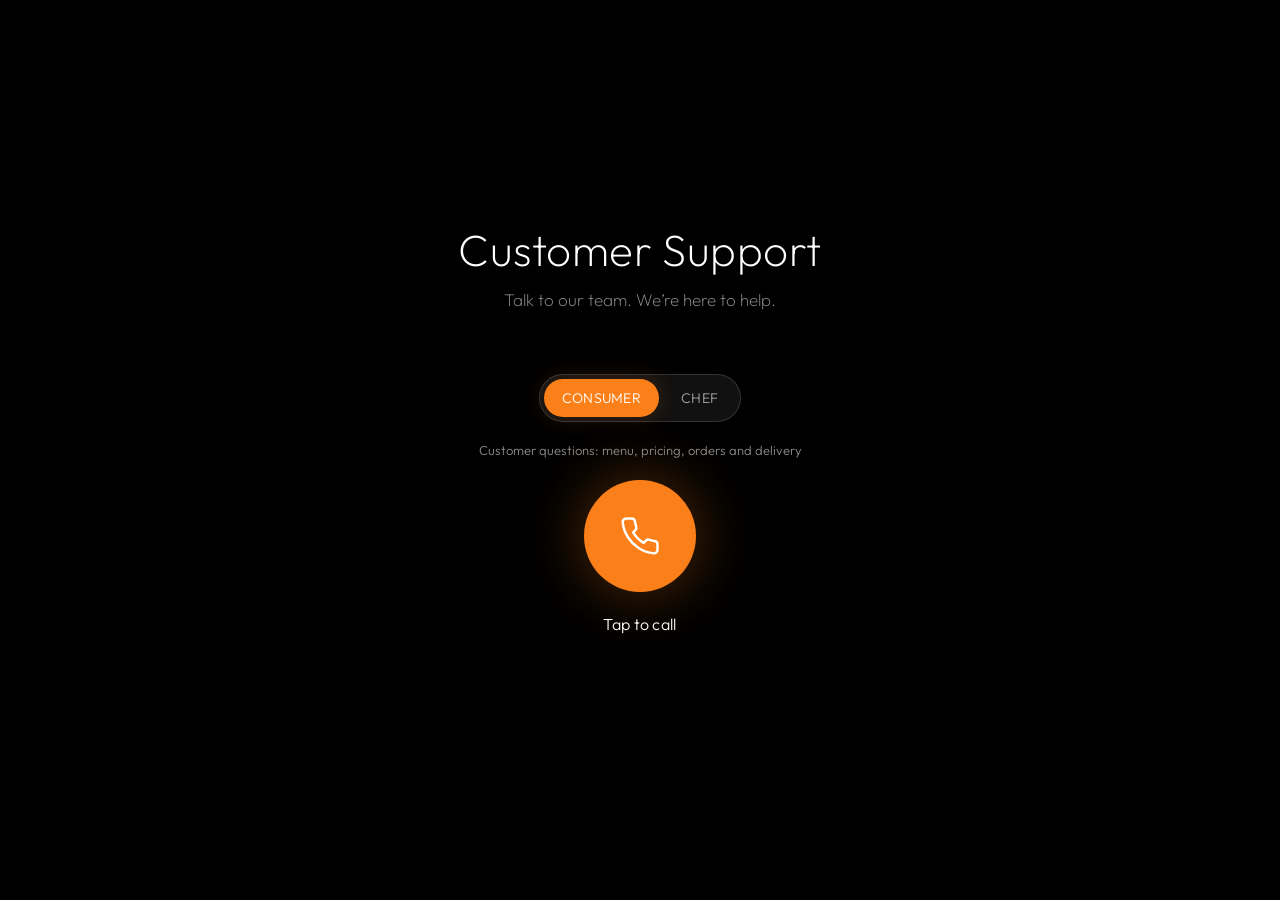
==== static/index.html @ ab08d872 "second commit" ====
<!doctype html>
<html lang="en">
<head>
<meta charset="utf-8">
<meta name="viewport" content="width=device-width,initial-scale=1,viewport-fit=cover">
<title>Customer Support</title>
<link rel="preconnect" href="https://fonts.googleapis.com">
<link rel="preconnect" href="https://fonts.gstatic.com" crossorigin>
<link href="https://fonts.googleapis.com/css2?family=Outfit:wght@100;200;300;400&display=swap" rel="stylesheet">
<link rel="stylesheet" href="/static/index.css">
</head>
<body>

<main class="home" id="home">
  <div>
    <h1>Customer Support</h1>
    <p class="lead">Talk to our team. We’re here to help.</p>
  </div>
  <div class="call-wrap">
    <div class="mode-switch" role="group" aria-label="Choose receptionist mode">
      <button type="button" class="mode-option" id="consumerMode" aria-pressed="true">CONSUMER</button>
      <button type="button" class="mode-option" id="chefMode" aria-pressed="false">CHEF</button>
    </div>
    <p class="mode-hint" id="modeHint">Customer questions: menu, pricing, orders and delivery</p>
    <button class="call-btn" id="callBtn" aria-label="Call customer support">
      <svg viewBox="0 0 24 24" fill="none" stroke="#fff" stroke-width="1.4" stroke-linecap="round" stroke-linejoin="round" aria-hidden="true"><path d="M22 16.92v3a2 2 0 0 1-2.18 2 19.8 19.8 0 0 1-8.63-3.07 19.5 19.5 0 0 1-6-6A19.8 19.8 0 0 1 2.12 4.2 2 2 0 0 1 4.11 2h3a2 2 0 0 1 2 1.72c.12.96.36 1.9.7 2.8a2 2 0 0 1-.45 2.11L8.1 9.9a16 16 0 0 0 6 6l1.27-1.27a2 2 0 0 1 2.11-.45c.9.34 1.84.58 2.8.7A2 2 0 0 1 22 16.92z"/></svg>
    </button>
    <span class="call-label">Tap to call</span>
    <p class="note" id="homeNote" role="status" aria-live="polite"></p>
  </div>
</main>

<section class="call" id="call" role="dialog" aria-modal="true" aria-label="Customer support call">
  <div class="call-top">
    <div><span class="who" id="who">Consumer Support</span><span class="brand" id="brand"></span></div>
    <span class="timer" id="timer">0:00</span>
  </div>
  <div class="stage">
    <canvas id="orb" aria-hidden="true"></canvas>
    <div class="status" id="status" role="status" aria-live="polite">Connecting…</div>
  </div>
  <div class="call-foot">
    <button class="end-btn" id="endBtn" aria-label="End call">
      <svg viewBox="0 0 24 24" fill="none" stroke="currentColor" stroke-width="1.6" stroke-linecap="round" stroke-linejoin="round" aria-hidden="true"><path d="M22 16.92v3a2 2 0 0 1-2.18 2 19.8 19.8 0 0 1-8.63-3.07 19.5 19.5 0 0 1-6-6A19.8 19.8 0 0 1 2.12 4.2 2 2 0 0 1 4.11 2h3a2 2 0 0 1 2 1.72c.12.96.36 1.9.7 2.8a2 2 0 0 1-.45 2.11L8.1 9.9a16 16 0 0 0 6 6l1.27-1.27a2 2 0 0 1 2.11-.45c.9.34 1.84.58 2.8.7A2 2 0 0 1 22 16.92z"/></svg>
    </button>
    <span class="end-label">End call</span>
  </div>
</section>

<script src="/static/index.js" defer></script>
</body>
</html>
---- static/index.css ----
:root{
  --orange:#FC8019;
  --orange-soft:#FFB070;
  --black:#000;
  --white:#fff;
  --muted:rgba(255,255,255,.55);
  --font:Outfit,"Helvetica Neue",Helvetica,Arial,system-ui,sans-serif;
}
*{box-sizing:border-box;margin:0;padding:0}
html,body{height:100%}
body{background:var(--black);color:var(--white);font-family:var(--font);font-weight:300;-webkit-font-smoothing:antialiased;overflow-x:hidden}
button{font:inherit;color:inherit;border:0;background:none;cursor:pointer}
:focus-visible{outline:2px solid var(--orange-soft);outline-offset:4px}

/* ---------- Home: title + one call button ---------- */
.home{min-height:100dvh;display:flex;flex-direction:column;align-items:center;justify-content:center;gap:64px;padding:24px;text-align:center}
.home h1{font-size:clamp(30px,7vw,44px);font-weight:200;letter-spacing:.01em}
.home .lead{margin-top:12px;color:var(--muted);font-size:17px;font-weight:200}
.call-wrap{display:flex;flex-direction:column;align-items:center;gap:22px}
.mode-switch{display:inline-flex;gap:4px;padding:4px;border:1px solid rgba(255,255,255,.14);border-radius:999px;background:#111}
.mode-option{padding:10px 18px;border-radius:999px;color:rgba(255,255,255,.62);font-size:14px;letter-spacing:.02em;transition:background .15s,color .15s}
.mode-option[aria-pressed="true"]{background:var(--orange);color:#fff;box-shadow:0 0 24px rgba(252,128,25,.18)}
.mode-hint{font-size:13px;color:var(--muted);margin-top:-2px}
.call-btn{position:relative;width:112px;height:112px;border-radius:50%;background:var(--orange);display:grid;place-items:center;transition:transform .18s ease,box-shadow .18s ease;box-shadow:0 0 60px rgba(252,128,25,.35)}
.call-btn::after{animation-delay:1.6s}
.call-btn:hover{transform:scale(1.05);box-shadow:0 0 80px rgba(252,128,25,.5)}
.call-btn:active{transform:scale(.97)}
.call-btn:disabled{background:#2a2a2a;box-shadow:none;cursor:not-allowed}
.call-btn:disabled::before,.call-btn:disabled::after{display:none}
.call-btn svg{width:42px;height:42px}
.call-label{font-size:16px;font-weight:300;letter-spacing:.02em}
.note{min-height:22px;max-width:360px;font-size:14px;font-weight:200;color:var(--orange-soft)}
@keyframes halo{0%{transform:scale(1);opacity:.55}100%{transform:scale(1.9);opacity:0}}

/* ---------- Call screen ---------- */
.call{position:fixed;inset:0;z-index:10;background:var(--black);display:flex;flex-direction:column;align-items:center;justify-content:space-between;
  padding:calc(28px + env(safe-area-inset-top,0px)) 24px calc(32px + env(safe-area-inset-bottom,0px));
  visibility:hidden;opacity:0;transition:opacity .45s ease,visibility .45s}
.call.open{visibility:visible;opacity:1}
.call-top{width:100%;max-width:560px;display:flex;justify-content:space-between;align-items:flex-start;gap:16px}
.call-top .who{font-size:19px;font-weight:300}
.call-top .brand{display:block;margin-top:2px;font-size:14px;font-weight:200;color:var(--muted)}
.timer{font-size:15px;font-weight:200;color:var(--muted);font-variant-numeric:tabular-nums;padding-top:3px}
.stage{flex:1;min-height:0;width:100%;display:flex;flex-direction:column;align-items:center;justify-content:center;gap:6px}
#orb{display:block}
.status{font-size:clamp(24px,5vw,30px);font-weight:200;letter-spacing:.01em;text-align:center}
.call-foot{display:flex;flex-direction:column;align-items:center;gap:12px}
.end-btn{width:68px;height:68px;border-radius:50%;background:var(--white);color:var(--black);display:grid;place-items:center;transition:transform .15s ease}
.end-btn:hover{transform:scale(1.06)}
.end-btn:active{transform:scale(.96)}
.end-btn svg{width:26px;height:26px;transform:rotate(135deg)}
.end-label{font-size:14px;font-weight:200;color:var(--muted)}

@media (prefers-reduced-motion:reduce){
  .call-btn::before,.call-btn::after{animation:none}
  .call,.call-btn{transition:none}
}
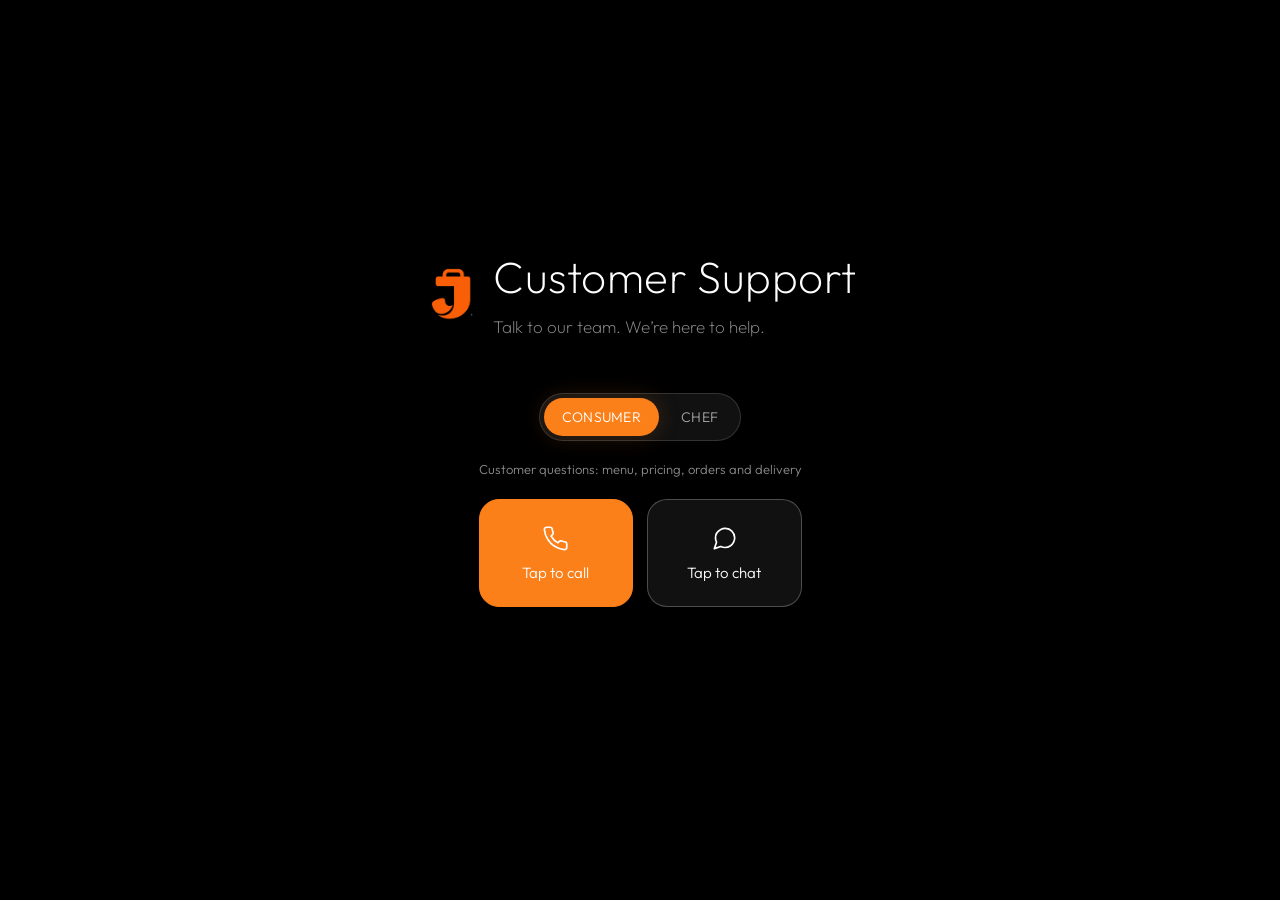
==== commit 3f53ffbb: "Update Jimozi AI Receptionist project - Shruti STT successful version" ====
--- a/static/index.html
+++ b/static/index.html
@@ -12,9 +12,12 @@
 <body>
 
 <main class="home" id="home">
-  <div>
-    <h1>Customer Support</h1>
-    <p class="lead">Talk to our team. We’re here to help.</p>
+  <div class="brand-heading">
+    <img class="brand-logo" src="/static/logo.png" alt="Jimozi logo" width="56" height="56">
+    <div>
+      <h1>Customer Support</h1>
+      <p class="lead">Talk to our team. We’re here to help.</p>
+    </div>
   </div>
   <div class="call-wrap">
     <div class="mode-switch" role="group" aria-label="Choose receptionist mode">
@@ -22,13 +25,41 @@
       <button type="button" class="mode-option" id="chefMode" aria-pressed="false">CHEF</button>
     </div>
     <p class="mode-hint" id="modeHint">Customer questions: menu, pricing, orders and delivery</p>
-    <button class="call-btn" id="callBtn" aria-label="Call customer support">
-      <svg viewBox="0 0 24 24" fill="none" stroke="#fff" stroke-width="1.4" stroke-linecap="round" stroke-linejoin="round" aria-hidden="true"><path d="M22 16.92v3a2 2 0 0 1-2.18 2 19.8 19.8 0 0 1-8.63-3.07 19.5 19.5 0 0 1-6-6A19.8 19.8 0 0 1 2.12 4.2 2 2 0 0 1 4.11 2h3a2 2 0 0 1 2 1.72c.12.96.36 1.9.7 2.8a2 2 0 0 1-.45 2.11L8.1 9.9a16 16 0 0 0 6 6l1.27-1.27a2 2 0 0 1 2.11-.45c.9.34 1.84.58 2.8.7A2 2 0 0 1 22 16.92z"/></svg>
-    </button>
-    <span class="call-label">Tap to call</span>
+    <div class="support-actions">
+      <button type="button" class="support-option call-option" id="callBtn" aria-label="Call customer support">
+        <svg viewBox="0 0 24 24" fill="none" stroke="currentColor" stroke-width="1.5" stroke-linecap="round" stroke-linejoin="round" aria-hidden="true"><path d="M22 16.92v3a2 2 0 0 1-2.18 2 19.8 19.8 0 0 1-8.63-3.07 19.5 19.5 0 0 1-6-6A19.8 19.8 0 0 1 2.12 4.2 2 2 0 0 1 4.11 2h3a2 2 0 0 1 2 1.72c.12.96.36 1.9.7 2.8a2 2 0 0 1-.45 2.11L8.1 9.9a16 16 0 0 0 6 6l1.27-1.27a2 2 0 0 1 2.11-.45c.9.34 1.84.58 2.8.7A2 2 0 0 1 22 16.92z"/></svg>
+        <span>Tap to call</span>
+      </button>
+      <button type="button" class="support-option chat-option" id="openChatBtn" aria-label="Chat with customer support">
+        <svg viewBox="0 0 24 24" fill="none" stroke="currentColor" stroke-width="1.5" stroke-linecap="round" stroke-linejoin="round" aria-hidden="true"><path d="M21 11.5a8.4 8.4 0 0 1-.9 3.8 8.5 8.5 0 0 1-7.6 4.7 8.4 8.4 0 0 1-3.8-.9L3 21l1.9-5.7a8.4 8.4 0 0 1-.9-3.8 8.5 8.5 0 0 1 4.7-7.6 8.4 8.4 0 0 1 3.8-.9h.5a8.5 8.5 0 0 1 8 8z"/></svg>
+        <span>Tap to chat</span>
+      </button>
+    </div>
     <p class="note" id="homeNote" role="status" aria-live="polite"></p>
   </div>
 </main>
+
+<section class="chat-panel" id="chatPanel" role="dialog" aria-modal="true" aria-label="Customer support chat" aria-hidden="true">
+  <header class="chat-header">
+    <div class="chat-header-copy">
+      <span class="chat-title" id="chatTitle">Consumer Support</span>
+      <span class="chat-brand" id="chatBrand"></span>
+    </div>
+    <div class="chat-header-actions">
+      <button type="button" class="chat-voice-btn" id="chatVoiceBtn" aria-label="Switch to voice call">Call</button>
+      <button type="button" class="chat-close-btn" id="closeChatBtn" aria-label="Close chat">×</button>
+    </div>
+  </header>
+  <div class="chat-messages" id="chatMessages" role="log" aria-live="polite" aria-relevant="additions text">
+    <div class="chat-welcome" id="chatWelcome">नमस्ते! मैं आपकी कैसे मदद कर सकती हूँ?</div>
+  </div>
+  <form class="chat-composer" id="chatForm">
+    <label class="sr-only" for="chatInput">Type your message</label>
+    <textarea id="chatInput" name="message" rows="1" maxlength="1000" placeholder="अपना संदेश लिखें…" required></textarea>
+    <button type="submit" id="chatSendBtn" aria-label="Send message">Send</button>
+  </form>
+  <p class="chat-footnote" id="chatStatus" role="status" aria-live="polite">आप चैट या वॉइस कॉल के बीच स्विच कर सकते हैं।</p>
+</section>
 
 <section class="call" id="call" role="dialog" aria-modal="true" aria-label="Customer support call">
   <div class="call-top">
--- a/static/index.css
+++ b/static/index.css
@@ -14,7 +14,7 @@
 
 /* ---------- Home: title + one call button ---------- */
 .home{min-height:100dvh;display:flex;flex-direction:column;align-items:center;justify-content:center;gap:64px;padding:24px;text-align:center}
-.home h1{font-size:clamp(30px,7vw,44px);font-weight:200;letter-spacing:.01em}
+.brand-heading{display:flex;align-items:center;justify-content:center;gap:14px}.brand-logo{width:56px;height:56px;object-fit:contain;flex:0 0 auto}.home h1{font-size:clamp(30px,7vw,44px);font-weight:200;letter-spacing:.01em;text-align:left}.home .lead{text-align:left}
 .home .lead{margin-top:12px;color:var(--muted);font-size:17px;font-weight:200}
 .call-wrap{display:flex;flex-direction:column;align-items:center;gap:22px}
 .mode-switch{display:inline-flex;gap:4px;padding:4px;border:1px solid rgba(255,255,255,.14);border-radius:999px;background:#111}
@@ -54,4 +54,43 @@
 @media (prefers-reduced-motion:reduce){
   .call-btn::before,.call-btn::after{animation:none}
   .call,.call-btn{transition:none}
-}+}
+
+/* ---------- Equal call and chat actions ---------- */
+.support-actions{display:grid;grid-template-columns:repeat(2,minmax(0,1fr));gap:14px;width:min(100%,380px);margin:0 auto}
+.support-option{min-width:0;height:108px;display:flex;flex-direction:column;align-items:center;justify-content:center;gap:12px;border:1px solid rgba(255,255,255,.18);border-radius:20px;background:#111;color:#fff;font:300 15px/1.2 var(--font);transition:background .18s ease,border-color .18s ease,transform .18s ease}
+.support-option svg{width:27px;height:27px;flex-shrink:0}
+.call-option{background:var(--orange);border-color:var(--orange)}
+.chat-option{background:#111;border-color:rgba(255,255,255,.25)}
+.support-option:hover{border-color:var(--orange-soft);background:#242424;transform:translateY(-2px)}
+.call-option:hover{background:#e86f0d;border-color:#e86f0d}
+.support-option:active{transform:scale(.98)}
+.support-option:disabled{opacity:.5;cursor:not-allowed;transform:none}
+.home{gap:56px}
+.chat-panel{position:fixed;inset:0;z-index:5;display:flex;flex-direction:column;background:#080808;color:#fff;padding:calc(18px + env(safe-area-inset-top,0px)) max(18px,env(safe-area-inset-right,0px)) calc(16px + env(safe-area-inset-bottom,0px)) max(18px,env(safe-area-inset-left,0px));visibility:hidden;opacity:0;transform:translateY(8px);pointer-events:none;transition:opacity .22s ease,transform .22s ease,visibility .22s}
+.chat-panel.open{visibility:visible;opacity:1;transform:translateY(0);pointer-events:auto}
+.chat-header{width:100%;max-width:850px;margin:0 auto 18px;display:flex;align-items:center;justify-content:space-between;gap:12px;padding-bottom:16px;border-bottom:1px solid rgba(255,255,255,.1)}
+.chat-header-copy{display:flex;flex-direction:column;gap:3px;min-width:0}
+.chat-title{font-size:19px;font-weight:300}
+.chat-brand{font-size:13px;color:var(--muted)}
+.chat-header-actions{display:flex;align-items:center;gap:10px}
+.chat-voice-btn{padding:9px 16px;border-radius:999px;background:var(--orange);color:#fff;font-size:14px}
+.chat-voice-btn:hover{background:#e86f0d}
+.chat-voice-btn:disabled{opacity:.5;cursor:wait}
+.chat-close-btn{width:38px;height:38px;border:1px solid rgba(255,255,255,.18);border-radius:50%;font-size:27px;line-height:1;color:rgba(255,255,255,.8)}
+.chat-messages{flex:1;min-height:0;width:100%;max-width:850px;margin:0 auto;display:flex;flex-direction:column;gap:12px;overflow-y:auto;padding:8px 2px 20px;overscroll-behavior:contain}
+.chat-welcome{align-self:flex-start;max-width:min(88%,620px);padding:13px 16px;border:1px solid rgba(255,255,255,.1);border-radius:18px 18px 18px 5px;background:#151515;color:rgba(255,255,255,.86);font-size:15px;line-height:1.55}
+.chat-message{max-width:min(88%,620px);white-space:pre-wrap;overflow-wrap:anywhere;padding:13px 16px;border-radius:18px;font-size:15px;line-height:1.55}
+.chat-message.from-user{align-self:flex-end;background:var(--orange);color:#fff;border-radius:18px 18px 5px 18px}
+.chat-message.from-assistant{align-self:flex-start;background:#151515;border:1px solid rgba(255,255,255,.1);color:rgba(255,255,255,.92);border-radius:18px 18px 18px 5px}
+.chat-message.pending{color:var(--muted);font-style:italic}
+.chat-composer{display:flex;align-items:flex-end;gap:10px;width:100%;max-width:850px;margin:0 auto;padding:10px;border:1px solid rgba(255,255,255,.15);border-radius:18px;background:#111}
+.chat-composer textarea{flex:1;min-width:0;max-height:140px;resize:none;overflow-y:auto;border:0;outline:none;background:transparent;color:#fff;font:400 15px/1.5 var(--font);padding:7px 5px}
+.chat-composer textarea::placeholder{color:rgba(255,255,255,.42)}
+.chat-composer button{flex:0 0 auto;padding:11px 17px;border-radius:12px;background:var(--orange);color:#fff;font-size:14px}
+.chat-composer button:disabled{opacity:.5;cursor:wait}
+.chat-footnote{width:100%;max-width:850px;min-height:18px;margin:10px auto 0;text-align:center;color:rgba(255,255,255,.42);font-size:12px;line-height:1.4}
+.sr-only{position:absolute;width:1px;height:1px;padding:0;margin:-1px;overflow:hidden;clip:rect(0,0,0,0);white-space:nowrap;border:0}
+@media(max-width:520px){.home{gap:44px}.brand-heading{gap:10px}.brand-logo{width:46px;height:46px}.chat-panel{padding-left:14px;padding-right:14px}.chat-header{margin-bottom:12px}.chat-message,.chat-welcome{max-width:94%;font-size:14px}.chat-composer{gap:6px;padding:7px}.chat-composer button{padding:10px 13px}}
+@media(max-width:380px){.support-actions{gap:10px}.support-option{height:96px;font-size:13px;border-radius:16px}}
+@media(prefers-reduced-motion:reduce){.chat-panel,.support-option{transition:none}}
